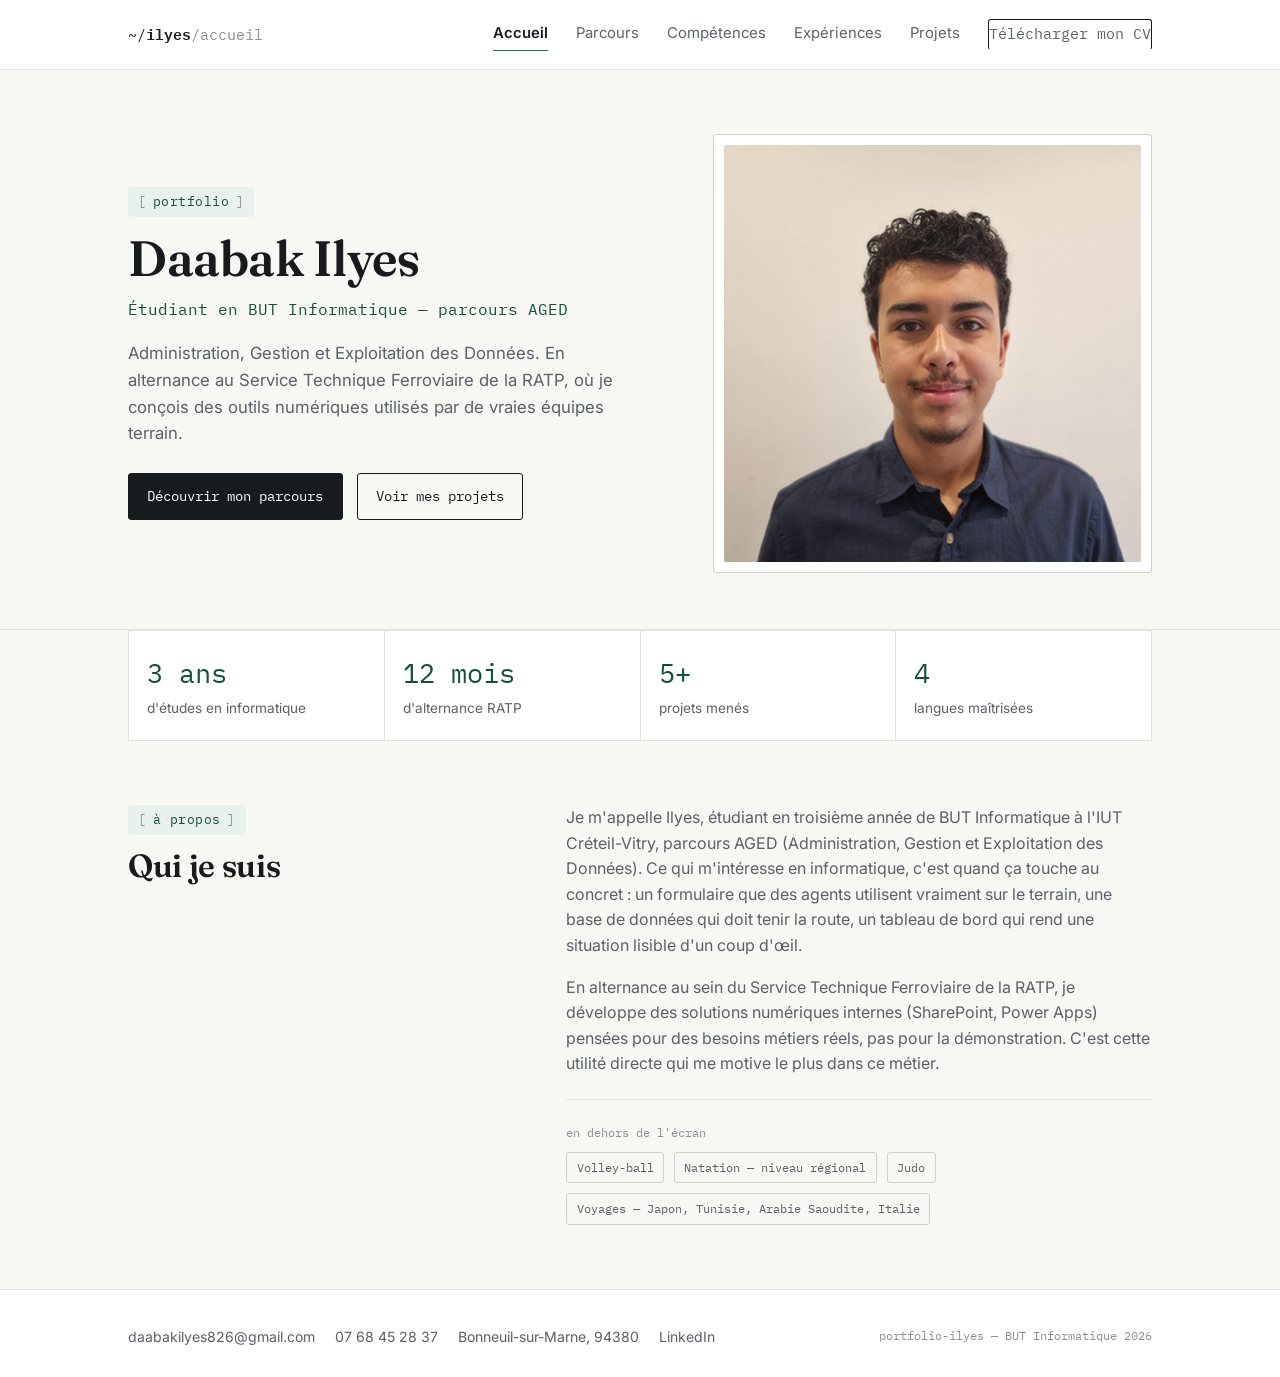
==== index.html @ 2bcc943a "Premier commit du portfolio" ====
<!doctype html>
<html lang="fr">
<head>
<meta charset="UTF-8">
<meta name="viewport" content="width=device-width, initial-scale=1.0">
<title>Daabak Ilyes — Portfolio</title>
<meta name="description" content="Portfolio de Daabak Ilyes, étudiant en BUT Informatique (parcours AGED), alternant à la RATP.">
<link rel="preconnect" href="https://fonts.googleapis.com">
<link rel="preconnect" href="https://fonts.gstatic.com" crossorigin>
<link href="https://fonts.googleapis.com/css2?family=Fraunces:opsz,wght@9..144,300;9..144,600&family=Inter:wght@400;500;600&family=IBM+Plex+Mono:wght@400;500&display=swap" rel="stylesheet">
<link rel="stylesheet" href="assets/css/style.css">
</head>
<body>

<header class="site-header">
  <div class="nav-row">
    <div class="brand">~/<strong>ilyes</strong><span class="path-sep">/accueil</span></div>
    <button class="nav-toggle" aria-expanded="false" aria-label="Ouvrir le menu">menu</button>
    <nav class="main-nav">
      <a href="index.html" aria-current="page">Accueil</a>
      <a href="parcours.html">Parcours</a>
      <a href="competences.html">Compétences</a>
      <a href="experiences.html">Expériences</a>
      <a href="projets.html">Projets</a>
      <a class="nav-cv" href="assets/docs/CV_Daabak_Ilyes.pdf" download>Télécharger mon CV</a>
    </nav>
  </div>
</header>

<main>

  <section class="hero">
    <div class="container hero-grid">
      <div>
        <span class="eyebrow">portfolio</span>
        <h1>Daabak Ilyes</h1>
        <p class="role">Étudiant en BUT Informatique — parcours AGED</p>
        <p class="lead">Administration, Gestion et Exploitation des Données. En alternance au Service Technique Ferroviaire de la RATP, où je conçois des outils numériques utilisés par de vraies équipes terrain.</p>
        <div class="cta-row">
          <a class="btn btn-primary" href="parcours.html">Découvrir mon parcours</a>
          <a class="btn btn-ghost" href="projets.html">Voir mes projets</a>
        </div>
      </div>
      <div class="portrait-frame">
        <img src="assets/img/portrait.jpg" alt="Photo de Daabak Ilyes" width="640" height="640">
      </div>
    </div>
  </section>

  <div class="container">
    <div class="stat-table">
      <div class="stat-cell"><span class="num">3 ans</span><span class="label">d'études en informatique</span></div>
      <div class="stat-cell"><span class="num">12 mois</span><span class="label">d'alternance RATP</span></div>
      <div class="stat-cell"><span class="num">5+</span><span class="label">projets menés</span></div>
      <div class="stat-cell"><span class="num">4</span><span class="label">langues maîtrisées</span></div>
    </div>
  </div>

  <section class="section">
    <div class="container about-grid">
      <div>
        <span class="eyebrow">à propos</span>
        <h2>Qui je suis</h2>
      </div>
      <div>
        <p>Je m'appelle Ilyes, étudiant en troisième année de BUT Informatique à l'IUT Créteil-Vitry, parcours AGED (Administration, Gestion et Exploitation des Données). Ce qui m'intéresse en informatique, c'est quand ça touche au concret : un formulaire que des agents utilisent vraiment sur le terrain, une base de données qui doit tenir la route, un tableau de bord qui rend une situation lisible d'un coup d'œil.</p>
        <p>En alternance au sein du Service Technique Ferroviaire de la RATP, je développe des solutions numériques internes (SharePoint, Power Apps) pensées pour des besoins métiers réels, pas pour la démonstration. C'est cette utilité directe qui me motive le plus dans ce métier.</p>
        <div class="interests">
          <span class="label">en dehors de l'écran</span>
          <div class="tagrow">
            <span class="tag">Volley-ball</span>
            <span class="tag">Natation — niveau régional</span>
            <span class="tag">Judo</span>
            <span class="tag">Voyages — Japon, Tunisie, Arabie Saoudite, Italie</span>
          </div>
        </div>
      </div>
    </div>
  </section>

</main>

<footer class="site-footer">
  <div class="container footer-grid">
    <div class="footer-contacts">
      <a href="mailto:daabakilyes826@gmail.com">daabakilyes826@gmail.com</a>
      <a href="tel:+33768452837">07 68 45 28 37</a>
      <span>Bonneuil-sur-Marne, 94380</span>
      <a href="https://www.linkedin.com/in/ilyes-daabak/" target="_blank" rel="noopener">LinkedIn</a>
    </div>
    <div class="footer-meta">portfolio-ilyes — BUT Informatique 2026</div>
  </div>
</footer>

<script src="assets/js/main.js"></script>
</body>
</html>
---- assets/css/style.css ----
/* =========================================================
   Daabak Ilyes — Portfolio
   Direction : sobre / académique, accents "data" (parcours AGED)
   ========================================================= */

:root{
  --bg:        #f7f7f4;
  --surface:   #ffffff;
  --ink:       #181b1d;
  --ink-soft:  #5b6168;
  --ink-faint: #8b9096;
  --line:      #e3e3dd;
  --line-strong: #cfd0c8;
  --accent:    #1f6f54;
  --accent-ink:#15503c;
  --accent-soft: #e8f1ec;
  --amber:     #b5712c;
  --amber-soft:#f6ece0;

  --font-display: "Fraunces", "Iowan Old Style", Georgia, serif;
  --font-body: "Inter", -apple-system, BlinkMacSystemFont, "Segoe UI", sans-serif;
  --font-mono: "IBM Plex Mono", "SFMono-Regular", Consolas, monospace;

  --maxw: 1080px;
  --radius: 3px;
}

*,*::before,*::after{ box-sizing:border-box; }
html{ scroll-behavior:smooth; }

body{
  margin:0;
  background:var(--bg);
  color:var(--ink);
  font-family:var(--font-body);
  font-size:16px;
  line-height:1.6;
  -webkit-font-smoothing:antialiased;
}

img{ max-width:100%; height:auto; display:block; }

a{ color:inherit; text-decoration:none; }

h1,h2,h3{
  font-family:var(--font-display);
  font-weight:600;
  line-height:1.15;
  margin:0 0 .5em;
  letter-spacing:-0.01em;
}

h1{ font-size:clamp(2.1rem, 4vw, 3.1rem); }
h2{ font-size:clamp(1.5rem, 2.6vw, 2rem); }
h3{ font-size:1.15rem; font-weight:600; }

p{ margin:0 0 1em; color:var(--ink-soft); }

.container{
  max-width:var(--maxw);
  margin:0 auto;
  padding:0 28px;
}

/* visible keyboard focus everywhere */
a:focus-visible, button:focus-visible, summary:focus-visible{
  outline:2px solid var(--accent);
  outline-offset:3px;
}

@media (prefers-reduced-motion: reduce){
  *{ animation:none !important; transition:none !important; scroll-behavior:auto !important; }
}

/* -----------------------------------------------------------
   Eyebrow / signature element : balise façon clé de données
   ----------------------------------------------------------- */
.eyebrow{
  display:inline-flex;
  align-items:center;
  gap:.5em;
  font-family:var(--font-mono);
  font-size:.8rem;
  letter-spacing:.04em;
  color:var(--accent-ink);
  background:var(--accent-soft);
  border:1px solid var(--accent-soft);
  padding:.3em .7em;
  border-radius:var(--radius);
  margin-bottom:1em;
}
.eyebrow::before{ content:"["; color:var(--ink-faint); }
.eyebrow::after{ content:"]"; color:var(--ink-faint); }

/* -----------------------------------------------------------
   Header / navigation — façon chemin de fichier
   ----------------------------------------------------------- */
.site-header{
  border-bottom:1px solid var(--line);
  background:var(--surface);
  position:sticky;
  top:0;
  z-index:20;
}
.nav-row{
  display:flex;
  align-items:center;
  justify-content:space-between;
  gap:24px;
  padding:18px 28px;
  max-width:var(--maxw);
  margin:0 auto;
}
.brand{
  font-family:var(--font-mono);
  font-size:.95rem;
  color:var(--ink);
  white-space:nowrap;
}
.brand .path-sep{ color:var(--ink-faint); }
.brand strong{ font-weight:600; }

.nav-toggle{
  display:none;
  font-family:var(--font-mono);
  font-size:.85rem;
  background:none;
  border:1px solid var(--line-strong);
  border-radius:var(--radius);
  padding:.45em .8em;
  color:var(--ink);
  cursor:pointer;
}

nav.main-nav{
  display:flex;
  align-items:center;
  gap:28px;
  flex-wrap:wrap;
}
nav.main-nav a{
  font-size:.93rem;
  color:var(--ink-soft);
  padding:4px 0;
  border-bottom:1px solid transparent;
}
nav.main-nav a:hover{ color:var(--ink); }
nav.main-nav a[aria-current="page"]{
  color:var(--ink);
  font-weight:600;
  border-bottom:1px solid var(--accent);
}
.nav-cv{
  font-family:var(--font-mono);
  font-size:.82rem;
  border:1px solid var(--ink);
  padding:.5em 1em;
  border-radius:var(--radius);
  white-space:nowrap;
  display:inline-flex;
  align-items:center;
  line-height:1.4;
  box-sizing:border-box;
}
.nav-cv:hover{ background:var(--ink); color:var(--surface); }

@media (max-width:760px){
  .nav-toggle{ display:inline-block; }
  nav.main-nav{
    display:none;
    flex-direction:column;
    align-items:flex-start;
    gap:14px;
    width:100%;
    padding:16px 28px 22px;
    border-top:1px solid var(--line);
  }
  nav.main-nav.is-open{ display:flex; }
  .nav-row{ flex-wrap:wrap; }
}

/* -----------------------------------------------------------
   Hero
   ----------------------------------------------------------- */
.hero{
  padding:64px 0 56px;
  border-bottom:1px solid var(--line);
}
.hero-grid{
  display:grid;
  grid-template-columns:1.1fr .9fr;
  gap:48px;
  align-items:center;
}
.hero h1{ margin-bottom:.2em; }
.hero .role{
  font-family:var(--font-mono);
  font-size:1rem;
  color:var(--accent-ink);
  margin-bottom:1.1em;
}
.hero p.lead{
  font-size:1.05rem;
  max-width:46ch;
}
.cta-row{
  display:flex;
  gap:14px;
  flex-wrap:wrap;
  margin-top:1.6em;
}
.btn{
  font-family:var(--font-mono);
  font-size:.88rem;
  padding:.8em 1.3em;
  border-radius:var(--radius);
  border:1px solid var(--ink);
  display:inline-block;
}
.btn-primary{ background:var(--ink); color:var(--surface); }
.btn-primary:hover{ background:var(--accent-ink); border-color:var(--accent-ink); }
.btn-ghost{ background:transparent; color:var(--ink); }
.btn-ghost:hover{ border-color:var(--accent); color:var(--accent-ink); }

.portrait-frame{
  border:1px solid var(--line-strong);
  border-radius:var(--radius);
  padding:10px;
  background:var(--surface);
}
.portrait-frame img{ border-radius:2px; }

@media (max-width:760px){
  .hero-grid{ grid-template-columns:1fr; }
  .portrait-frame{ max-width:320px; margin:0 auto; }
}

/* -----------------------------------------------------------
   Stat table (style "table de données")
   ----------------------------------------------------------- */
.stat-table{
  display:grid;
  grid-template-columns:repeat(4,1fr);
  border-top:1px solid var(--line);
  border-left:1px solid var(--line);
}
.stat-cell{
  border-right:1px solid var(--line);
  border-bottom:1px solid var(--line);
  padding:20px 18px;
  background:var(--surface);
}
.stat-cell .num{
  font-family:var(--font-mono);
  font-size:1.7rem;
  color:var(--accent-ink);
  display:block;
}
.stat-cell .label{
  font-size:.85rem;
  color:var(--ink-soft);
}
@media (max-width:700px){
  .stat-table{ grid-template-columns:repeat(2,1fr); }
}

/* -----------------------------------------------------------
   Generic section
   ----------------------------------------------------------- */
.section{ padding:64px 0; }
.section + .section{ border-top:1px solid var(--line); }
.section-head{ max-width:62ch; margin-bottom:2.4em; }
.section-head p{ font-size:1.02rem; }

/* -----------------------------------------------------------
   Timeline (parcours / expériences)
   ----------------------------------------------------------- */
.timeline{
  border-left:1px solid var(--line-strong);
  margin-left:6px;
}
.tl-item{
  position:relative;
  padding:0 0 44px 32px;
}
.tl-item:last-child{ padding-bottom:4px; }
.tl-item::before{
  content:"";
  position:absolute;
  left:-5px;
  top:6px;
  width:9px;
  height:9px;
  border-radius:50%;
  background:var(--surface);
  border:2px solid var(--accent);
}
.tl-item.is-current::before{ background:var(--accent); }
.tl-date{
  font-family:var(--font-mono);
  font-size:.85rem;
  color:var(--accent-ink);
  background:var(--accent-soft);
  display:inline-block;
  padding:.2em .6em;
  border-radius:var(--radius);
  margin-bottom:.6em;
}
.tl-item h3{ margin-bottom:.2em; }
.tl-org{
  font-size:.92rem;
  color:var(--ink-soft);
  margin-bottom:.7em;
}
.tl-item ul{ margin:.6em 0 0; padding-left:1.1em; color:var(--ink-soft); }
.tl-item li{ margin-bottom:.35em; }
.tag-current{
  font-family:var(--font-mono);
  font-size:.72rem;
  color:var(--amber);
  border:1px solid var(--amber);
  background:var(--amber-soft);
  padding:.1em .5em;
  border-radius:var(--radius);
  margin-left:.6em;
  vertical-align:middle;
}

/* -----------------------------------------------------------
   Compétences — listes type "table de données" + badges
   ----------------------------------------------------------- */
.skills-grid{
  display:grid;
  grid-template-columns:1fr 1fr;
  gap:40px 56px;
}
.skill-group h3{
  font-family:var(--font-mono);
  font-size:.95rem;
  text-transform:uppercase;
  letter-spacing:.04em;
  color:var(--ink);
  border-bottom:1px solid var(--line);
  padding-bottom:.6em;
  margin-bottom:.2em;
}
.skill-row{
  display:flex;
  align-items:center;
  justify-content:space-between;
  padding:.65em 0;
  border-bottom:1px dashed var(--line);
  font-size:.95rem;
}
.skill-row:last-child{ border-bottom:none; }
.level{
  font-family:var(--font-mono);
  font-size:.74rem;
  padding:.18em .55em;
  border-radius:var(--radius);
  white-space:nowrap;
  border:1px solid var(--line-strong);
  color:var(--ink-soft);
}
.level-avance{ background:var(--accent); border-color:var(--accent); color:#fff; }
.level-intermediaire{ background:var(--accent-soft); border-color:var(--accent); color:var(--accent-ink); }
.level-debutant{ background:transparent; }

.tagrow{ display:flex; flex-wrap:wrap; gap:10px; }
.tagrow .tag{
  font-family:var(--font-mono);
  font-size:.78rem;
  padding:.4em .75em;
  border:1px solid var(--line-strong);
  border-radius:var(--radius);
  color:var(--ink-soft);
}

@media (max-width:760px){
  .skills-grid{ grid-template-columns:1fr; }
}

/* -----------------------------------------------------------
   Projets — cartes
   ----------------------------------------------------------- */
.card-grid{
  display:grid;
  grid-template-columns:1fr 1fr;
  gap:24px;
}
.card{
  background:var(--surface);
  border:1px solid var(--line);
  border-radius:var(--radius);
  padding:26px 26px 22px;
  display:flex;
  flex-direction:column;
}
.card:hover{ border-color:var(--accent); }
.card .card-eyebrow{
  font-family:var(--font-mono);
  font-size:.74rem;
  color:var(--ink-faint);
  margin-bottom:.6em;
}
.card h3{ margin-bottom:.5em; }
.card p{ font-size:.94rem; flex:1; }
.stack{
  display:flex;
  flex-wrap:wrap;
  gap:8px;
  margin-top:1em;
  padding-top:1em;
  border-top:1px dashed var(--line);
}
.stack span{
  font-family:var(--font-mono);
  font-size:.72rem;
  color:var(--ink-soft);
  background:var(--bg);
  border:1px solid var(--line);
  padding:.25em .55em;
  border-radius:var(--radius);
}
@media (max-width:760px){
  .card-grid{ grid-template-columns:1fr; }
}

/* -----------------------------------------------------------
   About block (index)
   ----------------------------------------------------------- */
.about-grid{
  display:grid;
  grid-template-columns:.8fr 1.2fr;
  gap:48px;
}
.about-grid h2{ margin-bottom:.6em; }
.interests{
  margin-top:1.4em;
  padding-top:1.4em;
  border-top:1px solid var(--line);
}
.interests .label{
  font-family:var(--font-mono);
  font-size:.78rem;
  color:var(--ink-faint);
  margin-bottom:.7em;
  display:block;
}
@media (max-width:760px){
  .about-grid{ grid-template-columns:1fr; }
}

/* -----------------------------------------------------------
   Footer
   ----------------------------------------------------------- */
.site-footer{
  border-top:1px solid var(--line);
  background:var(--surface);
  padding:36px 0 28px;
  margin-top:0;
}
.footer-grid{
  display:flex;
  justify-content:space-between;
  flex-wrap:wrap;
  gap:24px;
  font-size:.88rem;
  color:var(--ink-soft);
}
.footer-grid a:hover{ color:var(--accent-ink); }
.footer-meta{
  font-family:var(--font-mono);
  font-size:.78rem;
  color:var(--ink-faint);
}
.footer-contacts{
  display:flex;
  gap:20px;
  flex-wrap:wrap;
}

/* page-top spacer for non-hero pages */
.page-head{
  padding:56px 0 40px;
  border-bottom:1px solid var(--line);
}
.page-head h1{ margin-bottom:.3em; }
.page-head p{ max-width:60ch; font-size:1.02rem; }
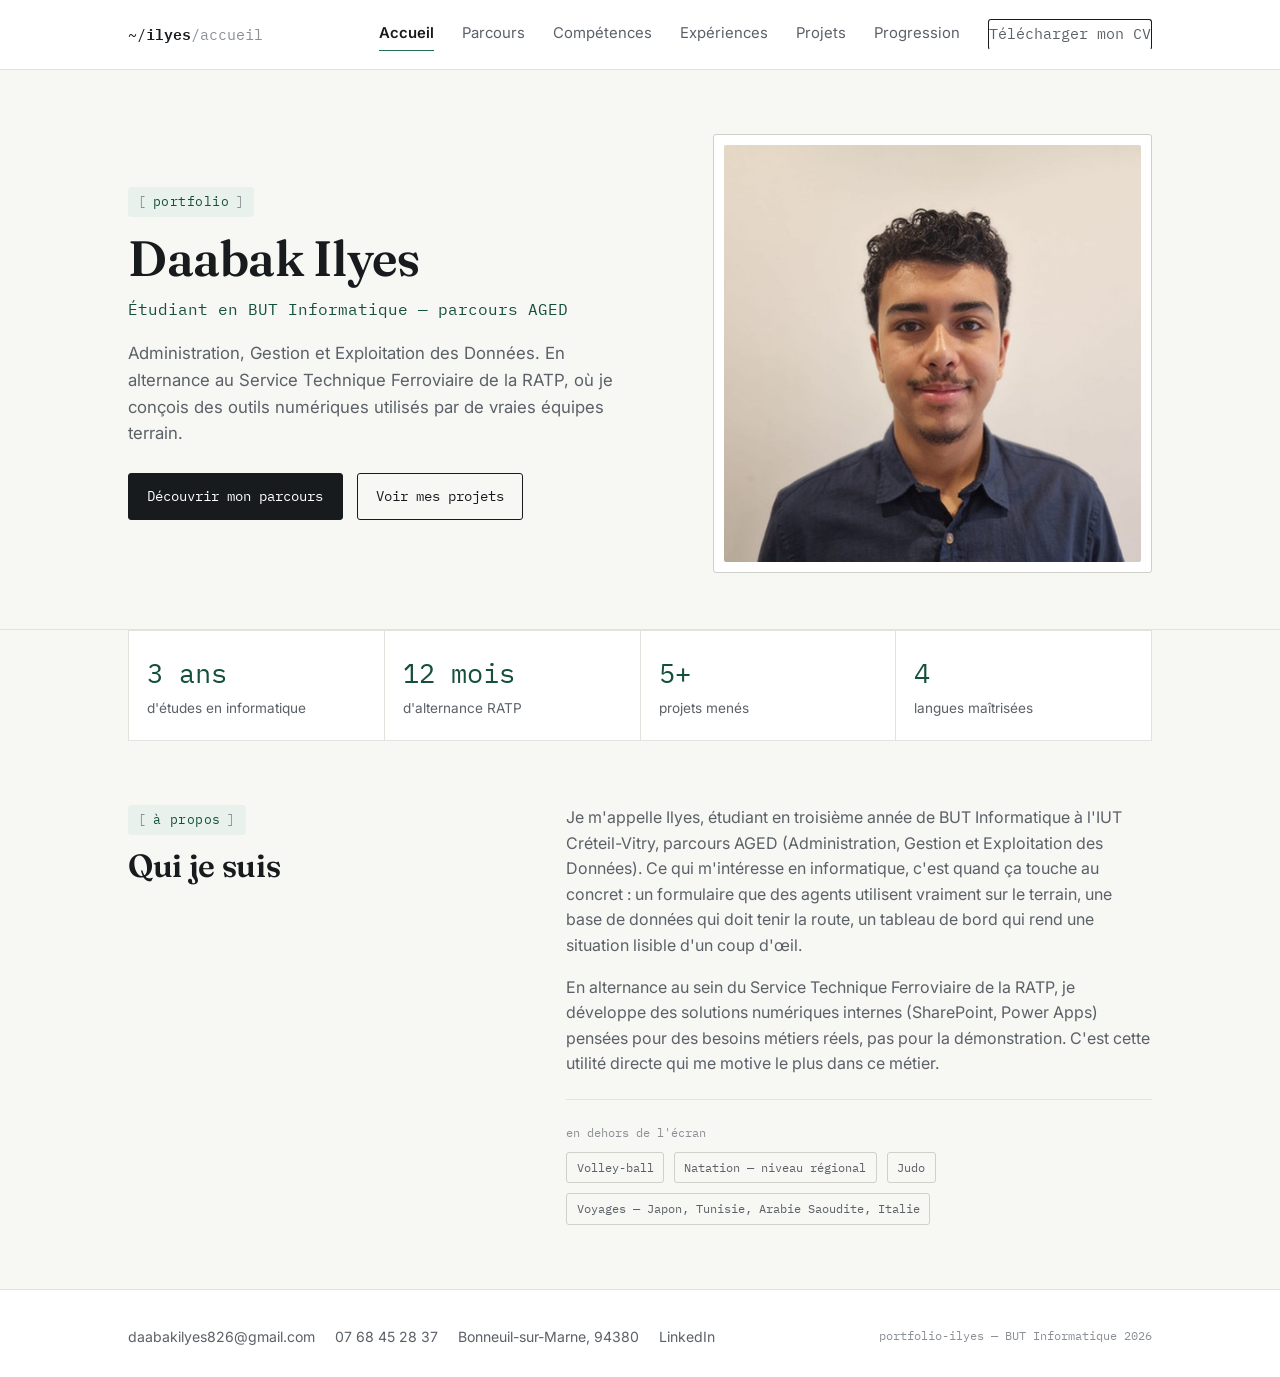
==== commit 5b72333a: "remplacer" ====
--- a/index.html
+++ b/index.html
@@ -22,6 +22,7 @@
       <a href="competences.html">Compétences</a>
       <a href="experiences.html">Expériences</a>
       <a href="projets.html">Projets</a>
+      <a href="progression.html">Progression</a>
       <a class="nav-cv" href="assets/docs/CV_Daabak_Ilyes.pdf" download>Télécharger mon CV</a>
     </nav>
   </div>
--- a/assets/css/style.css
+++ b/assets/css/style.css
@@ -487,3 +487,228 @@
 }
 .page-head h1{ margin-bottom:.3em; }
 .page-head p{ max-width:60ch; font-size:1.02rem; }
+
+/* -----------------------------------------------------------
+   Compétences BUT — blocs par compétence officielle
+   ----------------------------------------------------------- */
+.comp-block{
+  border:1px solid var(--line);
+  border-radius:var(--radius);
+  background:var(--surface);
+  margin-bottom:28px;
+  overflow:hidden;
+}
+.comp-header{
+  display:flex;
+  align-items:center;
+  justify-content:space-between;
+  gap:16px;
+  padding:18px 26px;
+  border-bottom:1px solid var(--line);
+  flex-wrap:wrap;
+}
+.comp-num{
+  font-family:var(--font-mono);
+  font-size:.74rem;
+  color:var(--ink-faint);
+  margin-bottom:.2em;
+}
+.comp-header h3{ margin:0; font-size:1.05rem; }
+.level-badge{
+  font-family:var(--font-mono);
+  font-size:.74rem;
+  padding:.3em .7em;
+  border-radius:var(--radius);
+  white-space:nowrap;
+  flex-shrink:0;
+}
+.lvl-confirmed{ background:var(--accent); color:#fff; }
+.lvl-inter{ background:var(--accent-soft); color:var(--accent-ink); border:1px solid var(--accent); }
+.lvl-novice{ background:var(--bg); color:var(--ink-soft); border:1px solid var(--line-strong); }
+.lvl-main{ background:var(--amber-soft); color:var(--amber); border:1px solid var(--amber); }
+
+.comp-body{
+  display:grid;
+  grid-template-columns:1fr 1fr;
+  gap:0;
+}
+.comp-col{
+  padding:20px 26px;
+}
+.comp-col:first-child{
+  border-right:1px solid var(--line);
+}
+.comp-col h4{
+  font-family:var(--font-mono);
+  font-size:.76rem;
+  text-transform:uppercase;
+  letter-spacing:.05em;
+  color:var(--ink-faint);
+  margin:0 0 .8em;
+}
+.ac-row{
+  display:flex;
+  align-items:flex-start;
+  gap:.6em;
+  padding:.5em 0;
+  border-bottom:1px dashed var(--line);
+  font-size:.88rem;
+  color:var(--ink-soft);
+}
+.ac-row:last-child{ border-bottom:none; }
+.ac-tag{
+  font-family:var(--font-mono);
+  font-size:.65rem;
+  padding:.15em .45em;
+  border-radius:var(--radius);
+  white-space:nowrap;
+  flex-shrink:0;
+  margin-top:.15em;
+}
+.ok{ background:var(--accent); color:#fff; }
+.partial{ background:var(--amber-soft); color:var(--amber); border:1px solid var(--amber); }
+.no{ background:var(--bg); color:var(--ink-faint); border:1px solid var(--line); }
+
+.comp-footer{
+  padding:14px 26px;
+  border-top:1px solid var(--line);
+  background:var(--bg);
+  display:flex;
+  align-items:center;
+  gap:10px;
+  flex-wrap:wrap;
+}
+.comp-footer .label{
+  font-family:var(--font-mono);
+  font-size:.74rem;
+  color:var(--ink-faint);
+  margin-right:.3em;
+}
+
+@media(max-width:660px){
+  .comp-body{ grid-template-columns:1fr; }
+  .comp-col:first-child{ border-right:none; border-bottom:1px solid var(--line); }
+}
+
+/* -----------------------------------------------------------
+   Analyse réfléchie — <details> dans les cartes projet
+   ----------------------------------------------------------- */
+.card details{
+  margin-top:1em;
+  border-top:1px dashed var(--line);
+  padding-top:1em;
+}
+.card summary{
+  font-family:var(--font-mono);
+  font-size:.78rem;
+  color:var(--accent-ink);
+  cursor:pointer;
+  list-style:none;
+  display:flex;
+  align-items:center;
+  gap:.5em;
+}
+.card summary::-webkit-details-marker{ display:none; }
+.card summary::before{
+  content:"▶";
+  font-size:.6rem;
+  transition:transform .15s;
+}
+.card details[open] summary::before{ transform:rotate(90deg); }
+.card summary:hover{ color:var(--accent); }
+
+.reflect{
+  padding-top:1em;
+}
+.reflect-block{
+  margin-bottom:1em;
+}
+.reflect-block .rb-label{
+  font-family:var(--font-mono);
+  font-size:.72rem;
+  text-transform:uppercase;
+  letter-spacing:.04em;
+  color:var(--ink-faint);
+  display:block;
+  margin-bottom:.4em;
+}
+.reflect-block p,
+.reflect-block li{
+  font-size:.88rem;
+  color:var(--ink-soft);
+  margin:0 0 .3em;
+}
+.reflect-block ul{
+  margin:.3em 0;
+  padding-left:1.1em;
+}
+.level-self{
+  display:inline-flex;
+  align-items:center;
+  gap:.5em;
+  font-family:var(--font-mono);
+  font-size:.78rem;
+}
+.pips{ display:flex; gap:4px; }
+.pip{
+  width:12px;
+  height:12px;
+  border-radius:50%;
+  border:1.5px solid var(--accent);
+}
+.pip.filled{ background:var(--accent); }
+
+/* -----------------------------------------------------------
+   Progression — grille Année 1 / 2 / 3
+   ----------------------------------------------------------- */
+.prog-section{
+  margin-bottom:32px;
+}
+.prog-section h3{
+  font-size:1rem;
+  margin-bottom:1em;
+  padding-bottom:.5em;
+  border-bottom:1px solid var(--line);
+}
+.prog-grid{
+  display:grid;
+  grid-template-columns:repeat(3,1fr);
+  border:1px solid var(--line);
+  border-radius:var(--radius);
+  overflow:hidden;
+}
+.prog-col{
+  padding:20px;
+  background:var(--surface);
+}
+.prog-col+.prog-col{ border-left:1px solid var(--line); }
+.prog-col-label{
+  font-family:var(--font-mono);
+  font-size:.72rem;
+  color:var(--ink-faint);
+  display:block;
+  margin-bottom:.3em;
+}
+.prog-col h4{
+  font-size:.95rem;
+  margin:0 0 .5em;
+}
+.prog-col .level-badge{
+  display:inline-block;
+  margin-bottom:.8em;
+}
+.prog-col p{
+  font-size:.85rem;
+  margin:0 0 .5em;
+}
+.prog-col ul{
+  margin:.4em 0 0;
+  padding-left:1em;
+  font-size:.85rem;
+  color:var(--ink-soft);
+}
+.prog-col li{ margin-bottom:.3em; }
+@media(max-width:660px){
+  .prog-grid{ grid-template-columns:1fr; }
+  .prog-col+.prog-col{ border-left:none; border-top:1px solid var(--line); }
+}
